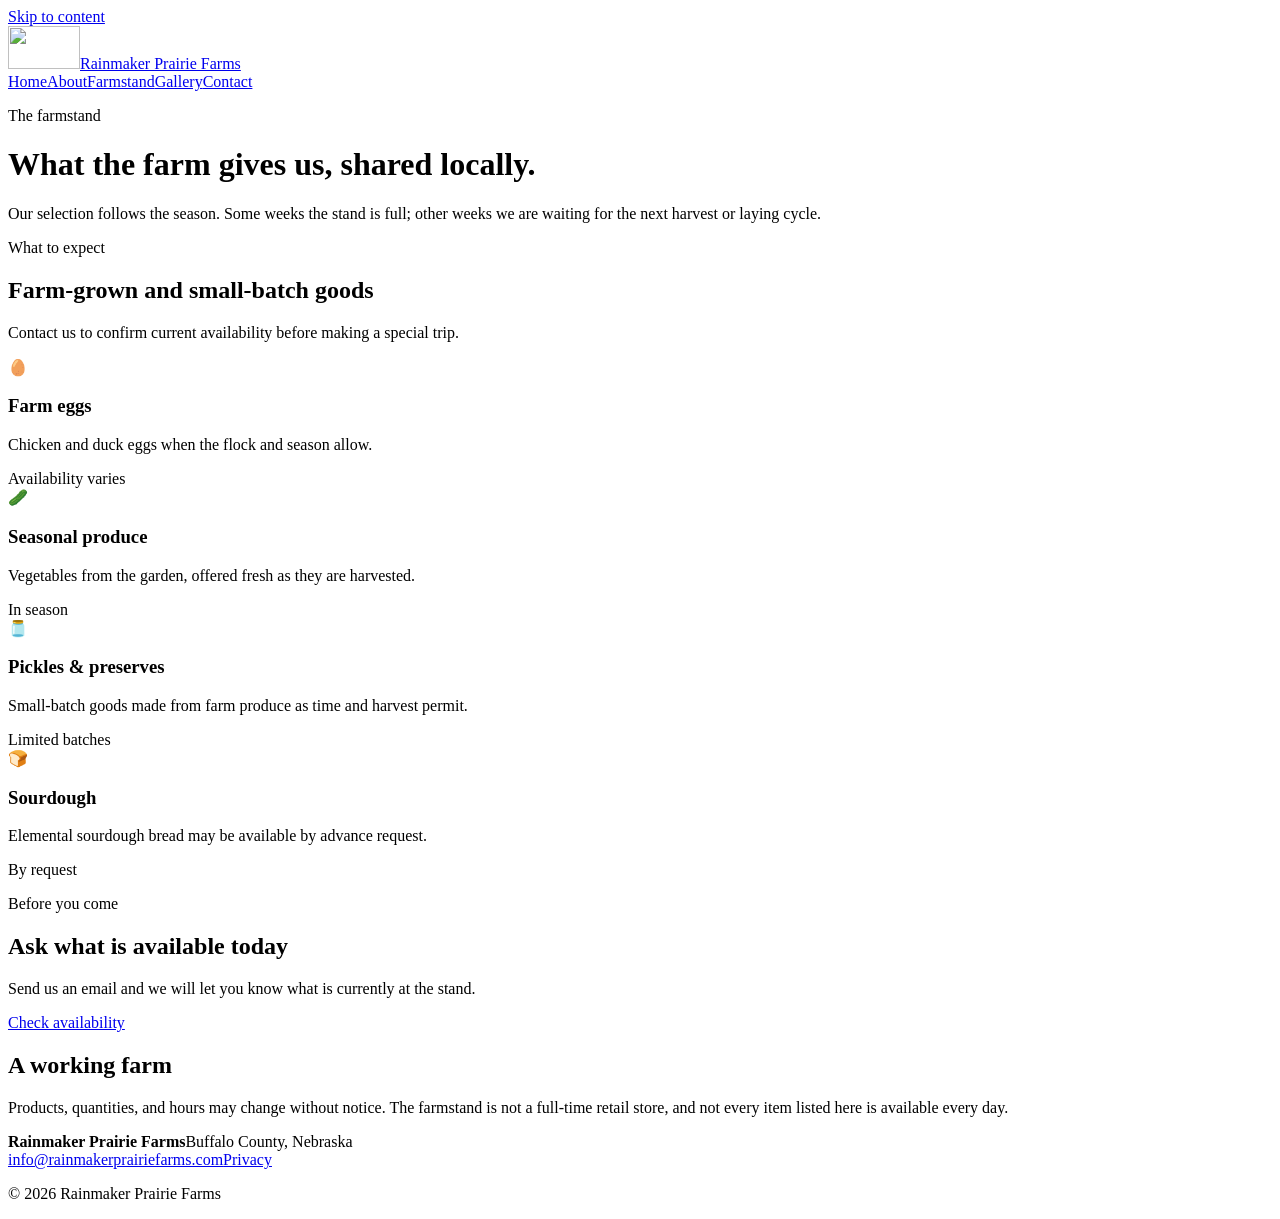
==== farmstand.html @ 92640b13 "Launch Rainmaker Prairie Farms website" ====
<!doctype html>
<html lang="en">
<head>
  <meta charset="utf-8"><meta name="viewport" content="width=device-width, initial-scale=1">
  <meta name="description" content="Seasonal eggs, vegetables, pickles, sourdough by request, and other goods from the Rainmaker Prairie Farms farmstand in Buffalo County, Nebraska.">
  <title>Farmstand | Rainmaker Prairie Farms</title>
  <link rel="icon" type="image/svg+xml" href="assets/favicon.svg"><link rel="stylesheet" href="assets/styles.css">
</head>
<body>
  <a class="skip-link" href="#main">Skip to content</a>
  <header class="site-header"><a class="brand" href="index.html"><img src="assets/rainmaker-logo.png" alt="" width="72" height="43"><span>Rainmaker Prairie Farms</span></a><nav aria-label="Main navigation"><a href="index.html">Home</a><a href="about.html">About</a><a aria-current="page" href="farmstand.html">Farmstand</a><a href="gallery.html">Gallery</a><a href="contact.html">Contact</a></nav></header>
  <main id="main">
    <header class="page-hero page-hero-stand"><p class="eyebrow">The farmstand</p><h1>What the farm gives us, shared locally.</h1><p>Our selection follows the season. Some weeks the stand is full; other weeks we are waiting for the next harvest or laying cycle.</p></header>
    <section class="stand-grid section-pad" aria-labelledby="stand-heading">
      <div class="section-heading"><p class="eyebrow">What to expect</p><h2 id="stand-heading">Farm-grown and small-batch goods</h2><p>Contact us to confirm current availability before making a special trip.</p></div>
      <article class="product-card"><span class="product-icon" aria-hidden="true">🥚</span><h3>Farm eggs</h3><p>Chicken and duck eggs when the flock and season allow.</p><span class="season-tag">Availability varies</span></article>
      <article class="product-card"><span class="product-icon" aria-hidden="true">🥒</span><h3>Seasonal produce</h3><p>Vegetables from the garden, offered fresh as they are harvested.</p><span class="season-tag">In season</span></article>
      <article class="product-card"><span class="product-icon" aria-hidden="true">🫙</span><h3>Pickles & preserves</h3><p>Small-batch goods made from farm produce as time and harvest permit.</p><span class="season-tag">Limited batches</span></article>
      <article class="product-card"><span class="product-icon" aria-hidden="true">🍞</span><h3>Sourdough</h3><p>Elemental sourdough bread may be available by advance request.</p><span class="season-tag">By request</span></article>
    </section>
    <section class="visit-panel section-pad"><div><p class="eyebrow">Before you come</p><h2>Ask what is available today</h2><p>Send us an email and we will let you know what is currently at the stand.</p></div><a class="button" href="mailto:info@rainmakerprairiefarms.com?subject=Farmstand%20availability">Check availability</a></section>
    <section class="note section-pad"><h2>A working farm</h2><p>Products, quantities, and hours may change without notice. The farmstand is not a full-time retail store, and not every item listed here is available every day.</p></section>
  </main>
  <footer class="site-footer"><div><strong>Rainmaker Prairie Farms</strong><span>Buffalo County, Nebraska</span></div><div class="footer-links"><a href="mailto:info@rainmakerprairiefarms.com">info@rainmakerprairiefarms.com</a><a href="privacy.html">Privacy</a></div><p>© 2026 Rainmaker Prairie Farms</p></footer>
</body></html>
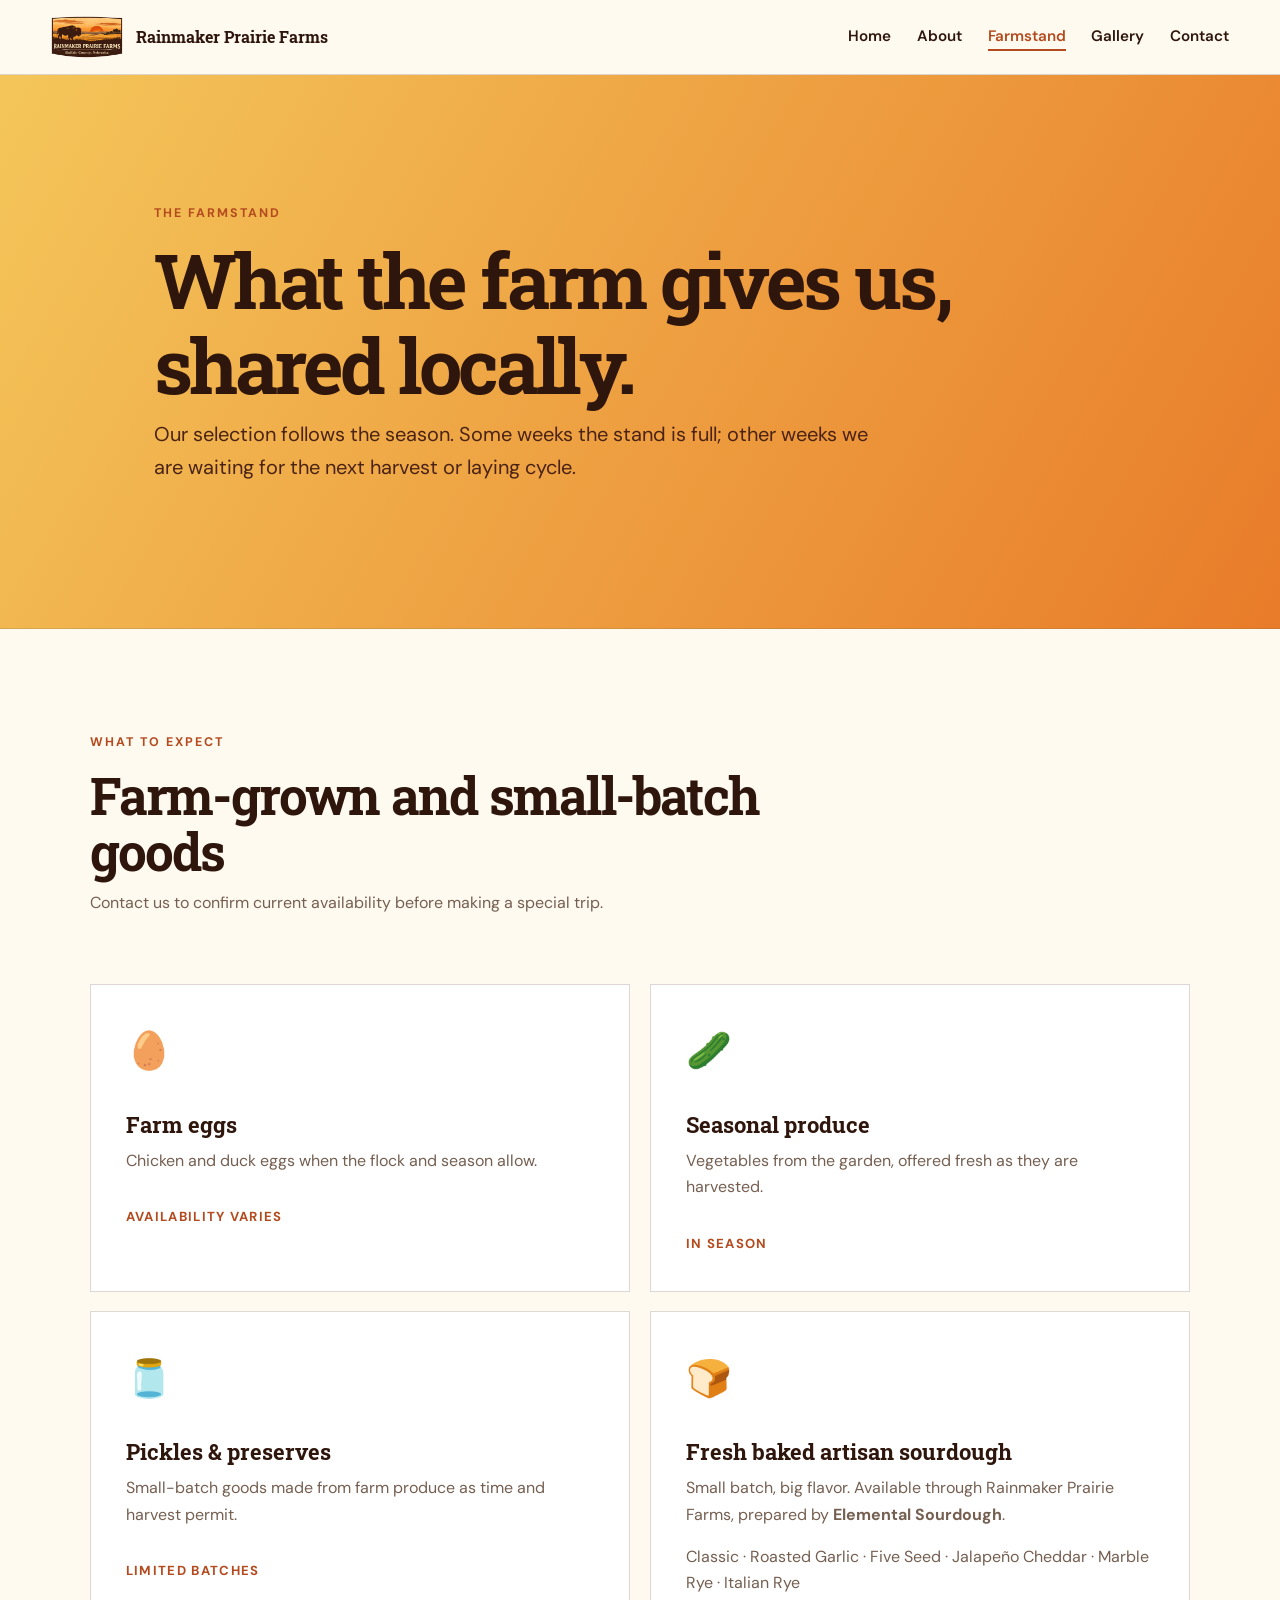
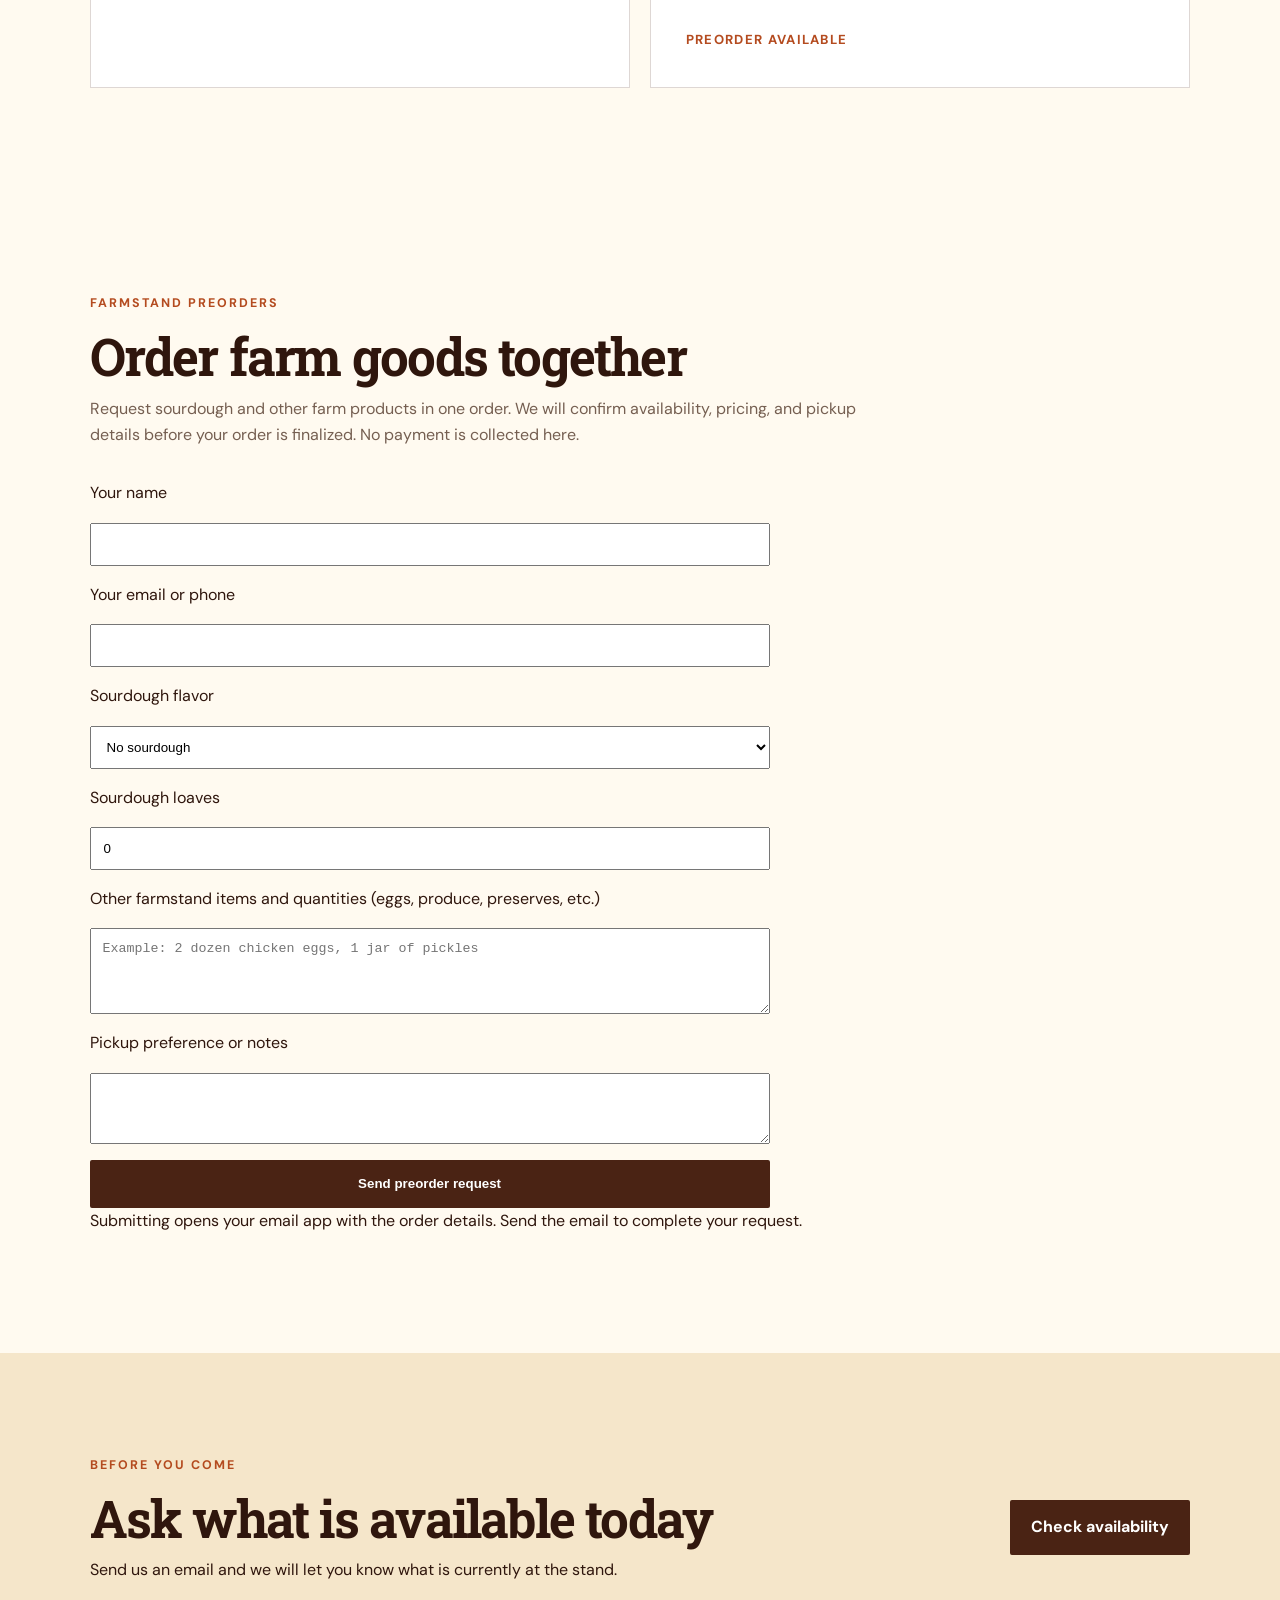
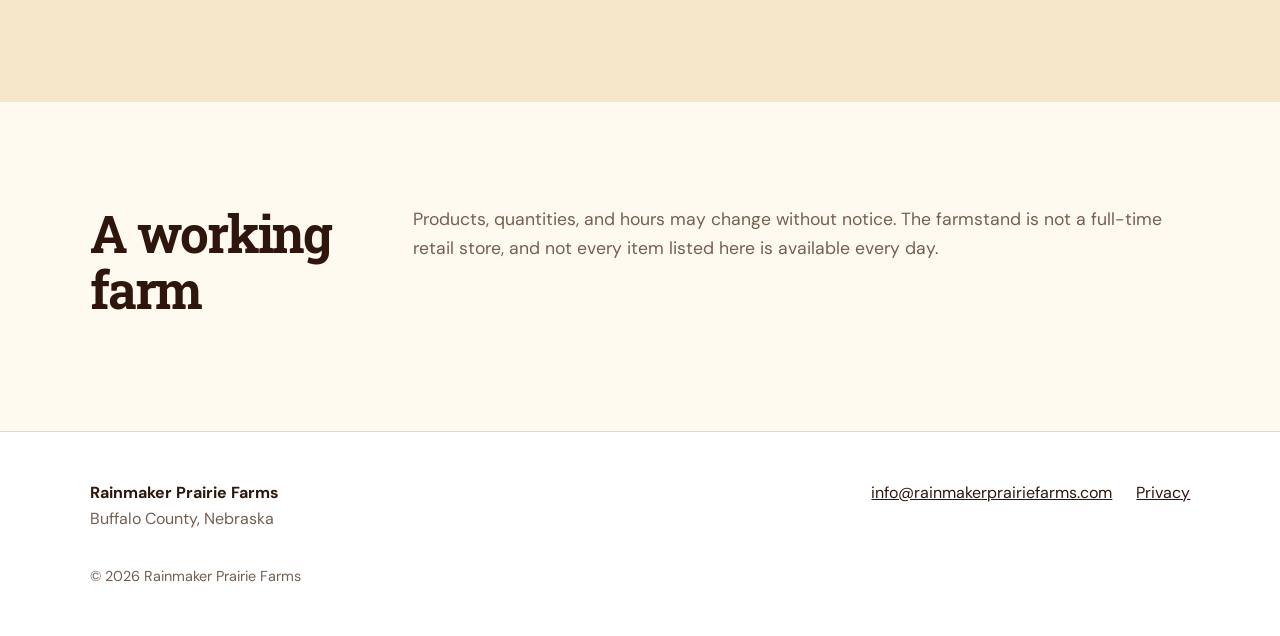
==== commit ec97fa49: "Add Elemental Sourdough flavors and combined farmstand preorder request" ====
--- a/farmstand.html
+++ b/farmstand.html
@@ -16,8 +16,33 @@
       <article class="product-card"><span class="product-icon" aria-hidden="true">🥚</span><h3>Farm eggs</h3><p>Chicken and duck eggs when the flock and season allow.</p><span class="season-tag">Availability varies</span></article>
       <article class="product-card"><span class="product-icon" aria-hidden="true">🥒</span><h3>Seasonal produce</h3><p>Vegetables from the garden, offered fresh as they are harvested.</p><span class="season-tag">In season</span></article>
       <article class="product-card"><span class="product-icon" aria-hidden="true">🫙</span><h3>Pickles & preserves</h3><p>Small-batch goods made from farm produce as time and harvest permit.</p><span class="season-tag">Limited batches</span></article>
-      <article class="product-card"><span class="product-icon" aria-hidden="true">🍞</span><h3>Sourdough</h3><p>Elemental sourdough bread may be available by advance request.</p><span class="season-tag">By request</span></article>
+      <article class="product-card"><span class="product-icon" aria-hidden="true">🍞</span><h3>Fresh baked artisan sourdough</h3><p>Small batch, big flavor. Available through Rainmaker Prairie Farms, prepared by <strong>Elemental Sourdough</strong>.</p><p>Classic · Roasted Garlic · Five Seed · Jalapeño Cheddar · Marble Rye · Italian Rye</p><span class="season-tag">Preorder available</span></article>
     </section>
+    <section class="section-pad" aria-labelledby="order-heading">
+      <div class="section-heading"><p class="eyebrow">Farmstand preorders</p><h2 id="order-heading">Order farm goods together</h2><p>Request sourdough and other farm products in one order. We will confirm availability, pricing, and pickup details before your order is finalized. No payment is collected here.</p></div>
+      <form id="farm-order" style="max-width:680px;display:grid;gap:1rem">
+        <label for="customer-name">Your name</label><input id="customer-name" required autocomplete="name" style="padding:.75rem">
+        <label for="customer-email">Your email or phone</label><input id="customer-email" required style="padding:.75rem">
+        <label for="bread-flavor">Sourdough flavor</label><select id="bread-flavor" style="padding:.75rem"><option value="">No sourdough</option><option>Classic</option><option>Roasted Garlic</option><option>Five Seed</option><option>Jalapeño Cheddar</option><option>Marble Rye</option><option>Italian Rye</option></select>
+        <label for="bread-qty">Sourdough loaves</label><input id="bread-qty" type="number" min="0" max="99" value="0" style="padding:.75rem">
+        <label for="other-items">Other farmstand items and quantities (eggs, produce, preserves, etc.)</label><textarea id="other-items" rows="4" style="padding:.75rem" placeholder="Example: 2 dozen chicken eggs, 1 jar of pickles"></textarea>
+        <label for="order-notes">Pickup preference or notes</label><textarea id="order-notes" rows="3" style="padding:.75rem"></textarea>
+        <button class="button" type="submit" style="cursor:pointer">Send preorder request</button>
+      </form>
+      <p id="order-help" role="status">Submitting opens your email app with the order details. Send the email to complete your request.</p>
+    </section>
+    <script>
+    document.getElementById('farm-order').addEventListener('submit', function(event) {
+      event.preventDefault();
+      const v = id => document.getElementById(id).value.trim();
+      const flavor = v('bread-flavor'), qty = Number(v('bread-qty'));
+      if ((flavor && qty < 1) || (!flavor && qty > 0)) { document.getElementById('order-help').textContent = 'Choose a sourdough flavor and a quantity of at least one, or select no sourdough and zero loaves.'; return; }
+      if (!qty && !v('other-items')) { document.getElementById('order-help').textContent = 'Please select at least one item.'; return; }
+      const body = ['Farmstand preorder request', 'Name: '+v('customer-name'), 'Contact: '+v('customer-email'), 'Sourdough: '+(qty ? qty+' loaf(es) of '+flavor+' (prepared by Elemental Sourdough)' : 'None'), 'Other items: '+(v('other-items')||'None'), 'Pickup/notes: '+(v('order-notes')||'None'), '', 'Please confirm availability, prices, and pickup arrangements.'].join('\n');
+      window.location.href = 'mailto:info@rainmakerprairiefarms.com?subject='+encodeURIComponent('Farmstand preorder request')+'&body='+encodeURIComponent(body);
+      document.getElementById('order-help').textContent = 'Your email app should open with the preorder request. Please send it to submit your request.';
+    });
+    </script>
     <section class="visit-panel section-pad"><div><p class="eyebrow">Before you come</p><h2>Ask what is available today</h2><p>Send us an email and we will let you know what is currently at the stand.</p></div><a class="button" href="mailto:info@rainmakerprairiefarms.com?subject=Farmstand%20availability">Check availability</a></section>
     <section class="note section-pad"><h2>A working farm</h2><p>Products, quantities, and hours may change without notice. The farmstand is not a full-time retail store, and not every item listed here is available every day.</p></section>
   </main>
--- a/assets/styles.css
+++ b/assets/styles.css
@@ -0,0 +1,41 @@
+@import url('https://fonts.googleapis.com/css2?family=DM+Sans:wght@400;500;600;700&family=Roboto+Slab:wght@500;600;700&display=swap');
+
+:root{--ink:#2f160d;--brown:#4a2314;--rust:#b44b1f;--orange:#ee872c;--gold:#f2b548;--sand:#f5e6ca;--paper:#fffaf0;--tan:#d8a171;--muted:#755f51;--line:rgba(74,35,20,.18);--serif:"Roboto Slab",Georgia,serif;--sans:"DM Sans",Arial,sans-serif}
+*{box-sizing:border-box}
+html{scroll-behavior:smooth}
+body{margin:0;background:var(--paper);color:var(--ink);font-family:var(--sans);font-size:1rem;line-height:1.65}
+img{display:block;max-width:100%;height:auto}
+a{color:inherit}
+h1,h2,h3{margin:0 0 .7rem;font-family:var(--serif);line-height:1.1}
+h1{font-size:clamp(2.5rem,6vw,5.8rem);letter-spacing:-.045em}
+h2{font-size:clamp(2rem,4vw,3.5rem);letter-spacing:-.035em}
+h3{font-size:1.35rem}
+p{margin:0 0 1rem}
+.skip-link{position:fixed;left:1rem;top:-5rem;z-index:99;background:#fff;padding:.7rem 1rem;border-radius:.4rem}.skip-link:focus{top:1rem}
+.site-header{display:flex;align-items:center;justify-content:space-between;gap:2rem;padding:1rem clamp(1rem,4vw,4rem);border-bottom:1px solid var(--line);background:rgba(255,250,240,.96);position:sticky;top:0;z-index:10;backdrop-filter:blur(12px)}
+.brand{display:flex;align-items:center;gap:.8rem;text-decoration:none;font-family:var(--serif);font-weight:700;white-space:nowrap}.brand img{width:72px;border-radius:2px}
+nav{display:flex;gap:clamp(.75rem,2vw,2rem);align-items:center}nav a{text-decoration:none;font-weight:600;font-size:.95rem;border-bottom:2px solid transparent}nav a:hover,nav a[aria-current=page]{color:var(--rust);border-color:var(--rust)}
+.hero{display:grid;grid-template-columns:minmax(0,.8fr) minmax(420px,1.2fr);align-items:center;min-height:calc(100vh - 78px);overflow:hidden;background:linear-gradient(120deg,var(--paper) 0 54%,var(--sand) 54%);position:relative;isolation:isolate}
+.hero-watermark{position:absolute;z-index:-1;width:min(70vw,960px);height:auto;right:-8%;bottom:-29%;opacity:.115;filter:sepia(1) saturate(.65) contrast(1.15);mix-blend-mode:multiply;pointer-events:none;user-select:none}
+.hero-copy{padding:clamp(3rem,7vw,8rem) clamp(1.2rem,5vw,6rem);position:relative;z-index:1}.hero-copy>p:not(.eyebrow){max-width:42rem;font-size:1.18rem;color:var(--muted)}
+.hero-art{padding:clamp(2rem,5vw,5rem);position:relative;z-index:1}.hero-art:before{content:"";position:absolute;inset:12% 5%;border-radius:50%;background:var(--gold);filter:blur(70px);opacity:.32}.hero-art img{position:relative;filter:drop-shadow(0 30px 30px rgba(47,22,13,.22));transform:rotate(1deg)}
+.eyebrow{text-transform:uppercase;letter-spacing:.16em;font-weight:700;color:var(--rust);font-size:.78rem;margin-bottom:.9rem}
+.button-row{display:flex;align-items:center;gap:1.4rem;flex-wrap:wrap;margin-top:2rem}.button{display:inline-flex;justify-content:center;align-items:center;min-height:48px;padding:.75rem 1.2rem;background:var(--brown);color:white;text-decoration:none;font-weight:700;border:2px solid var(--brown);border-radius:2px;transition:.2s ease}.button:hover{background:var(--rust);border-color:var(--rust);transform:translateY(-2px)}.button-light{background:var(--paper);color:var(--brown);border-color:var(--paper)}.button-light:hover{background:var(--gold);border-color:var(--gold);color:var(--ink)}.text-link{font-weight:700;text-decoration-thickness:2px;text-underline-offset:5px}
+.section-pad{padding:clamp(4rem,8vw,8rem) clamp(1.2rem,7vw,8rem)}
+.intro{display:grid;grid-template-columns:1fr 1fr;gap:clamp(2rem,8vw,9rem);align-items:end}.intro>p{font-size:clamp(1.2rem,2vw,1.55rem);color:var(--muted)}
+.feature-grid{background:var(--sand);display:grid;grid-template-columns:repeat(3,1fr);gap:1px}.section-heading{grid-column:1/-1;max-width:48rem;margin-bottom:2rem}.section-heading>p:last-child{color:var(--muted)}
+.feature-card{padding:2rem;border-top:1px solid var(--line);border-right:1px solid var(--line)}.feature-card:last-child{border-right:0}.feature-card p{color:var(--muted)}.feature-number{display:block;font-family:var(--serif);color:var(--rust);margin-bottom:3rem}
+.farmstand-callout{display:flex;align-items:end;justify-content:space-between;gap:3rem;background:var(--brown);color:var(--paper)}.farmstand-callout>div{max-width:55rem}.farmstand-callout .eyebrow{color:var(--gold)}
+.site-footer{padding:3rem clamp(1.2rem,7vw,8rem);display:grid;grid-template-columns:1fr auto;gap:2rem;border-top:1px solid var(--line);background:#fff}.site-footer div:first-child{display:flex;flex-direction:column}.site-footer span,.site-footer p{color:var(--muted)}.footer-links{display:flex;gap:1.5rem}.site-footer>p{grid-column:1/-1;margin:0;font-size:.9rem}
+.page-hero{padding:clamp(5rem,10vw,10rem) clamp(1.2rem,12vw,13rem);background:linear-gradient(120deg,var(--sand),var(--tan));border-bottom:1px solid var(--line)}.page-hero h1{max-width:65rem}.page-hero>p:last-child{font-size:1.25rem;max-width:45rem;color:var(--brown)}.page-hero.compact{padding-top:5rem;padding-bottom:5rem}.page-hero-stand{background:linear-gradient(120deg,#f4c65a,#e87b29)}
+.story-grid,.video-section{display:grid;grid-template-columns:1.1fr .9fr;gap:clamp(2rem,7vw,8rem);align-items:center}.story-art{background:var(--sand);padding:clamp(1rem,4vw,4rem)}.prose{max-width:44rem}.prose p{font-size:1.1rem;color:var(--muted)}
+.values{display:grid;grid-template-columns:.7fr 1.3fr;gap:clamp(2rem,8vw,9rem);background:var(--brown);color:var(--paper)}.values .eyebrow{color:var(--gold)}.value-list{list-style:none;padding:0;margin:0}.value-list li{display:grid;grid-template-columns:10rem 1fr;gap:2rem;padding:1.2rem 0;border-top:1px solid rgba(255,255,255,.22)}.value-list span{color:#eadac4}
+.stand-grid{display:grid;grid-template-columns:repeat(2,1fr);gap:1.2rem}.product-card{padding:2.2rem;background:#fff;border:1px solid var(--line);min-height:260px}.product-card p{color:var(--muted);max-width:34rem}.product-icon{display:block;font-size:2.3rem;margin-bottom:2rem}.season-tag{display:inline-block;margin-top:1rem;color:var(--rust);font-size:.82rem;font-weight:700;text-transform:uppercase;letter-spacing:.1em}
+.visit-panel{display:flex;align-items:center;justify-content:space-between;gap:3rem;background:var(--sand)}.visit-panel>div{max-width:50rem}.note{display:grid;grid-template-columns:.5fr 1.5fr;gap:4rem}.note p{color:var(--muted);font-size:1.1rem}
+.video-frame{position:relative;aspect-ratio:16/9;background:var(--brown);box-shadow:16px 16px 0 var(--gold)}.video-frame iframe{position:absolute;inset:0;width:100%;height:100%;border:0}
+.contact-grid{display:grid;grid-template-columns:1fr 1fr;gap:1rem}.contact-card{padding:clamp(2rem,5vw,5rem);background:var(--sand)}.contact-card p{max-width:32rem}.contact-card .button{margin-top:1.5rem}.contact-card-dark{background:var(--brown);color:white}.contact-card-dark .eyebrow{color:var(--gold)}.location-line{display:flex;justify-content:space-between;border-bottom:1px solid var(--line);font-size:1.15rem}
+.policy{max-width:860px;margin:auto}.policy h2{font-size:1.7rem;margin-top:2.5rem}.policy p{color:var(--muted);font-size:1.08rem}
+.not-found{min-height:100vh;display:flex;flex-direction:column;align-items:center;justify-content:center;text-align:center;padding:2rem;background:var(--sand)}.not-found img{width:min(420px,85vw);margin-bottom:2rem}.not-found h1{font-size:clamp(2.5rem,6vw,4.5rem);max-width:15ch}.not-found p:not(.eyebrow){color:var(--muted)}.not-found .button{margin-top:1rem}
+@media (max-width:900px){.site-header{align-items:flex-start;flex-direction:column;gap:.75rem}.site-header nav{width:100%;overflow-x:auto;padding-bottom:.25rem}.hero{grid-template-columns:1fr;background:linear-gradient(180deg,var(--paper) 0 48%,var(--sand) 48%);min-height:auto}.hero-watermark{width:125%;right:-52%;bottom:-8%;opacity:.08}.hero-copy{padding-bottom:3rem}.hero-art{padding-top:2rem}.intro,.story-grid,.values,.video-section{grid-template-columns:1fr}.feature-grid{grid-template-columns:1fr}.feature-card{border-right:0}.stand-grid,.contact-grid{grid-template-columns:1fr}.value-list li{grid-template-columns:1fr;gap:.2rem}.note{grid-template-columns:1fr;gap:1rem}}
+@media (max-width:600px){.brand img{width:56px}.brand span{font-size:.94rem}.site-header{position:relative}.site-header nav{gap:1rem}.site-header nav a{font-size:.86rem}.farmstand-callout,.visit-panel,.location-line{align-items:flex-start;flex-direction:column}.site-footer{grid-template-columns:1fr}.footer-links{flex-direction:column;gap:.5rem}.site-footer>p{grid-column:auto}.page-hero{padding-top:4rem;padding-bottom:4rem}.button{width:100%}.text-link{display:inline-block}.contact-card .button{font-size:.87rem}.section-pad{padding-top:3.5rem;padding-bottom:3.5rem}}
+@media (prefers-reduced-motion:reduce){html{scroll-behavior:auto}.button{transition:none}}
